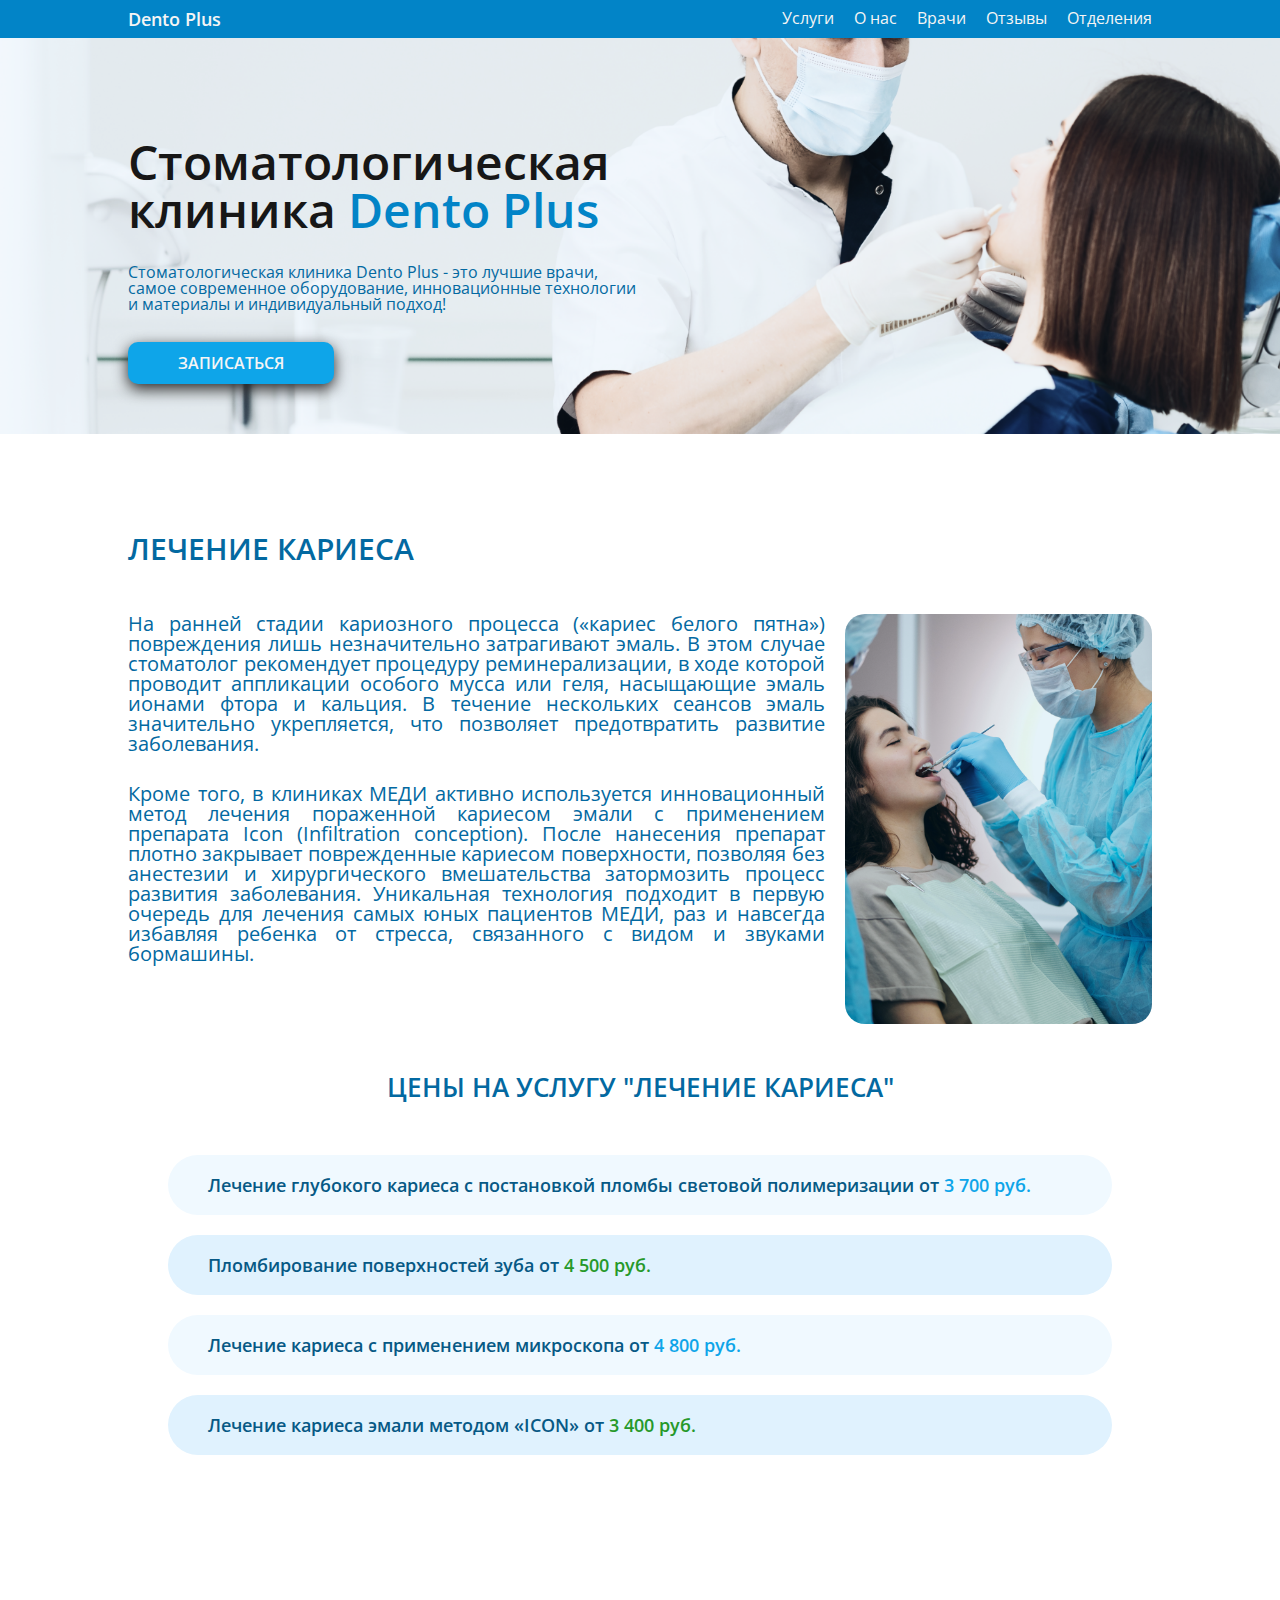
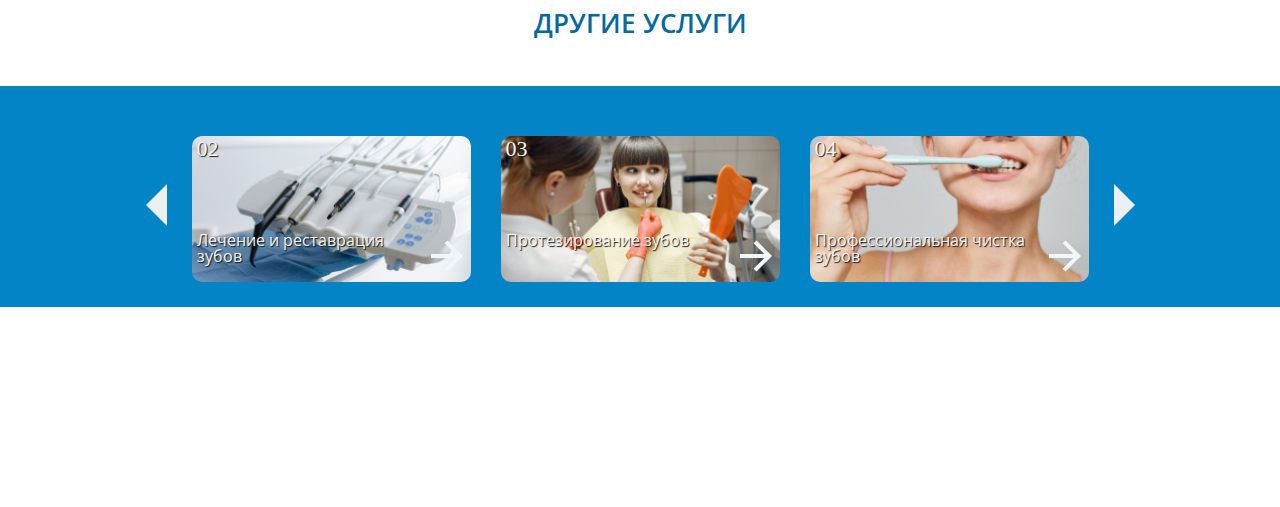
==== Caries.html @ bc380579 "добавлен раздел "другие услуги"" ====
<!DOCTYPE html>
<html>
    <head>
        <meta charset="utf-8"/>
        <title>Лечение кариеса</title>
        <link rel="stylesheet" type="text/css" href="caries.css"/>
        <link rel="stylesheet" type="text/css" href="reset.css"/>
        <link rel="preconnect" href="https://fonts.googleapis.com">
        <link rel="preconnect" href="https://fonts.gstatic.com" crossorigin>
        <link href="https://fonts.googleapis.com/css2?family=Open+Sans:ital,wght@0,300;0,400;0,500;0,700;1,300;1,500&display=swap" rel="stylesheet">

    </head>
    <body>
        <header>
            <div class="head-line">
                <div class="content">
                    <div class="head-line__items">
                        <div class="dentoplus">Dento Plus</div>
                    <div class="head-line__navigation">
                        <div class="head-line__navigation_item">Услуги</div>
                        <div class="head-line__navigation_item">О нас</div>
                        <div class="head-line__navigation_item">Врачи</div>
                        <div class="head-line__navigation_item">Отзывы</div>
                        <div class="head-line__navigation_item">Отделения</div>

                    </div>
                    </div>

                </div>
            </div>
            <div class="head-image">
                <div class="content">
                    <div class="headtext-container">
                        <div class="headtext-container__title">Стоматологическая клиника <span class="headtext-container__titledento">Dento Plus</span></div>
                        <div class="headtext-container__text">Стоматологическая клиника Dentо Plus - это лучшие врачи, 
                            самое современное оборудование, инновационные технологии и материалы и индивидуальный подход!
                        </div>
                        <div class="headtext-container__button"><button>ЗАПИСАТЬСЯ</button></div>
    
                    </div>

                </div>
                
            </div>
        </header>
        <main>
            <div class="content caries-content">
                <div class="title caries-title">ЛЕЧЕНИЕ КАРИЕСА</div>
                <div class="caries-container">
                    <div class="caries-container__text">
                        <p align="justify">На ранней стадии кариозного процесса («кариес белого пятна») повреждения лишь незначительно затрагивают эмаль. 
                            В этом случае стоматолог рекомендует процедуру реминерализации, в ходе которой проводит аппликации особого мусса или геля, 
                            насыщающие эмаль ионами фтора и кальция. В течение нескольких сеансов эмаль значительно укрепляется, что позволяет 
                            предотвратить развитие заболевания.
                        </p>
                        <p align="justify">Кроме того, в клиниках МЕДИ активно используется инновационный метод лечения 
                           пораженной кариесом эмали с применением препарата Icon (Infiltration conception). После нанесения препарат плотно закрывает поврежденные кариесом поверхности, позволяя без анестезии и хирургического вмешательства затормозить процесс развития заболевания. Уникальная технология подходит в первую очередь 
                           для лечения самых юных пациентов МЕДИ, раз и навсегда избавляя ребенка от стресса, связанного с видом и звуками бормашины.
                        </p>
                    </div>
                    <img class="caries-container__image" src="dentoplus-images/patient.png" alt=""/>
                </div>
            </div>
            <div class="content content-price">
                <div class="title" align="center">ЦЕНЫ НА УСЛУГУ "ЛЕЧЕНИЕ КАРИЕСА"</div>
                <div class="price-container">
                    <div class="price-container__item price-container__item1" align="left">Лечение глубокого кариеса с постановкой пломбы световой полимеризации от <span class="span1">3 700 руб.</span></div>
                    <div class="price-container__item price-container__item2" align="left">Пломбирование поверхностей зуба от<span class="span2"> 4 500 руб.</span></div>
                    <div class="price-container__item price-container__item1" align="left">Лечение кариеса с применением микроскопа от <span class="span1">4 800 руб.</span></div>
                    <div class="price-container__item price-container__item2" align="left">Лечение кариеса эмали методом «ICON» от <span class="span2">3 400 руб.</span></div>
                </div>
            </div>
            <div class="content">
                <div class="title service-title" align="center">ДРУГИЕ УСЛУГИ</div>
            </div>
                <div class="service-area">
                    <div class="content service-content">
                        <div class="arrow-icon">
                            <img src="dentoplus-images/arrow_left_icon.png" alt=""/>
                        </div>
                        <div class="service-container__items">
                            <div class="service-container__item service02">
                               <div class="service-container__item_number">02</div>
                               <div class="service-container_item__mini">
                                  <div class="service-container__item_name">Лечение и реставрация зубов</div>
                                  <div class="arrow-right"> <img src="dentoplus-images/arrow_right_line_icon.png" alt=""/></div>
                                </div>
                            </div>
                            <div class="service-container__item service03">
                                <div class="service-container__item_number">03</div>
                                <div class="service-container_item__mini">
                                    <div class="service-container__item_name">Протезирование зубов</div>
                                    <div class="arrow-right"> <img src="dentoplus-images/arrow_right_line_icon.png" alt=""/></div>
                                </div>
                            </div>
                            <div class="service-container__item service04">
                                <div class="service-container__item_number">04</div>
                                <div class="service-container_item__mini">
                                    <div class="service-container__item_name">Профессиональная чистка зубов</div>
                                     <div class="arrow-right"> <img src="dentoplus-images/arrow_right_line_icon.png" alt=""/></div>
                                </div>
                                
                            </div>
                        </div>
                        <div class="arrow-icon">
                            <img src="dentoplus-images/arrow_icontoright.png" alt=""/>
                        </div>
                    </div>
                    
                </div>
        </main>


    </body>
</html>
---- caries.css ----
*{
    font-family: 'Open Sans', sans-serif;
    box-sizing: border-box;
    --offset: 20px;
}
html{
    --primary-color1: #0ea5e9;
    --primary-color2:#f5f5f5;
    --primary-color3:#171717;
    --primary-color4:#262626;
    --primary-color5:#0284C7;
    --primary-color6:#0369a1;
    --primary-color7:#e5e5e5;
    --primary-color8:#a3a3a3;
    --primary-color9:#075985;
    --primary-color10:#0c4a6e;
    --primary-color11:#e0f2fe;
    --primary-color12: #f0f9ff;
    
}
.content{
    max-width: 1024px;
    margin: 0 auto;
    font-family: 'Open Sans', sans-serif;
    
}
.head-line{
    background-color: var(--primary-color5);
    padding: 10px 0px;
}
.head-line__items{
    display: flex;
    justify-content: space-between;
}
.head-line__navigation{
    display:flex;
    gap: 20px;
}
.head-line__navigation_item{
    color: var(--primary-color2);
    font-weight: 400;
    font-size: 16px;
}
.head-line__navigation_item:hover{
    color:var(--primary-color4);
    cursor: pointer;
}
.dentoplus{
    font-size: 18px;
    font-weight: 600;
    color:var(--primary-color2);

}
.head-image{
    background-image: url(dentoplus-images/hero.png);
    background-size: cover;
    padding-top: 100px;
    max-width: 100%;
}
.headtext-container{
    width: calc(100%/2);
    max-width: 100%;
    display: flex;
    flex-direction: column;
    gap: 30px;

}
.headtext-container__title{
    font-size: 48px;
    font-weight: 600;
    color: var(--primary-color3);
    max-width: 100%;

}
.headtext-container__titledento{
    color: var(--primary-color5);
}
.headtext-container__text{
    color:var(--primary-color6);
    font-size: 16px;
    box-sizing: border-box;
    max-width: 100%;
}
button{
    background-color: #0ea5e9;
    border-radius: 10px;
    color: var(--primary-color2);
    font-size: 16px;
    font-weight: 600;
    border: none;
    padding: 10px 50px;
    box-shadow:0px 5px 15px var(--primary-color4);
}
button:hover{
    background-color: var(--primary-color6);
    cursor: pointer;
    transition: 500ms;
}
.headtext-container__button{
    padding-bottom: 50px;
}
.title{
    color: var(--primary-color6);
    width: 100%;
    font-weight: 600;
    font-size: 26px;
    margin: 50px 0px;
}
.caries-title{
    font-size: 30px;
}
.caries-content{
    padding-top: 50px;
}
.caries-container{
    display:flex;
    gap:20px;

}
.caries-container__text{
    display:flex;
    flex-direction: column;
    align-items:center;
    font-size: 20px;
    color: var(--primary-color6);
    gap:30px;

}
.caries-container__image{
    border-radius: 20px;
    width: 30%;
}
.price-container{
    display: flex;
    flex-direction: column;
    gap:10px;
    font-size: 18px;
    color: var(--primary-color9);
    font-weight: 600;
}
.price-container__item{
    border-radius: 30px;
    padding: 10px 40px;
    margin: 5px 40px;
    height: 60px;
    display: flex;
    align-items: center;
    gap: 5px;
;
}
.price-container__item1{
    background-color:var(--primary-color12);
}
.price-container__item2{
    background-color: var(--primary-color11);
    
}
.span1{
    color:var(--primary-color1);
}
.span2{
    color: #26992A;
}
.service-area{
    background-color: var(--primary-color5);
    padding-top: 50px;
    padding-bottom: 25px;
    display: flex;
    margin-top: 50px;
    margin-bottom: 200px;
}
.service-content{
    display: flex;
    gap: 10px;

}
.service-title{
    margin-top: 150px;
}
.service-container__items{
    display: flex;
    gap: 30px;
    
}
.service-container__item{
    display: flex;
    flex-direction: column;
    gap:70px;
    border-radius: 10px;
    background-size: cover;
    background-position: center;
    flex-grow: 1;
    flex-basis: 0;
    
    
}
.service02{
    background-image: url(dentoplus-images/service-3.png);
}
.service03{
    background-image: url(dentoplus-images/service-2.png);
}
.service04{
    background-image: url(dentoplus-images/service-1.png);
}
.service-container__item_number{
    font-size: 22px;
    color: var(--primary-color2);
    font-family: 'Times New Roman', Times, serif;
    margin: 2px 5px;
    text-shadow:  1px 1px 1px #171717;
}
.service-container__item_name{
    color:var(--primary-color2);
    text-shadow: 1px 1px 1px   #171717;
    margin-left: 5px;
}
.service-container_item__mini{
    display: flex;
    justify-content: space-between;
    
}
.arrow-icon{
    margin-top: 45px;
}
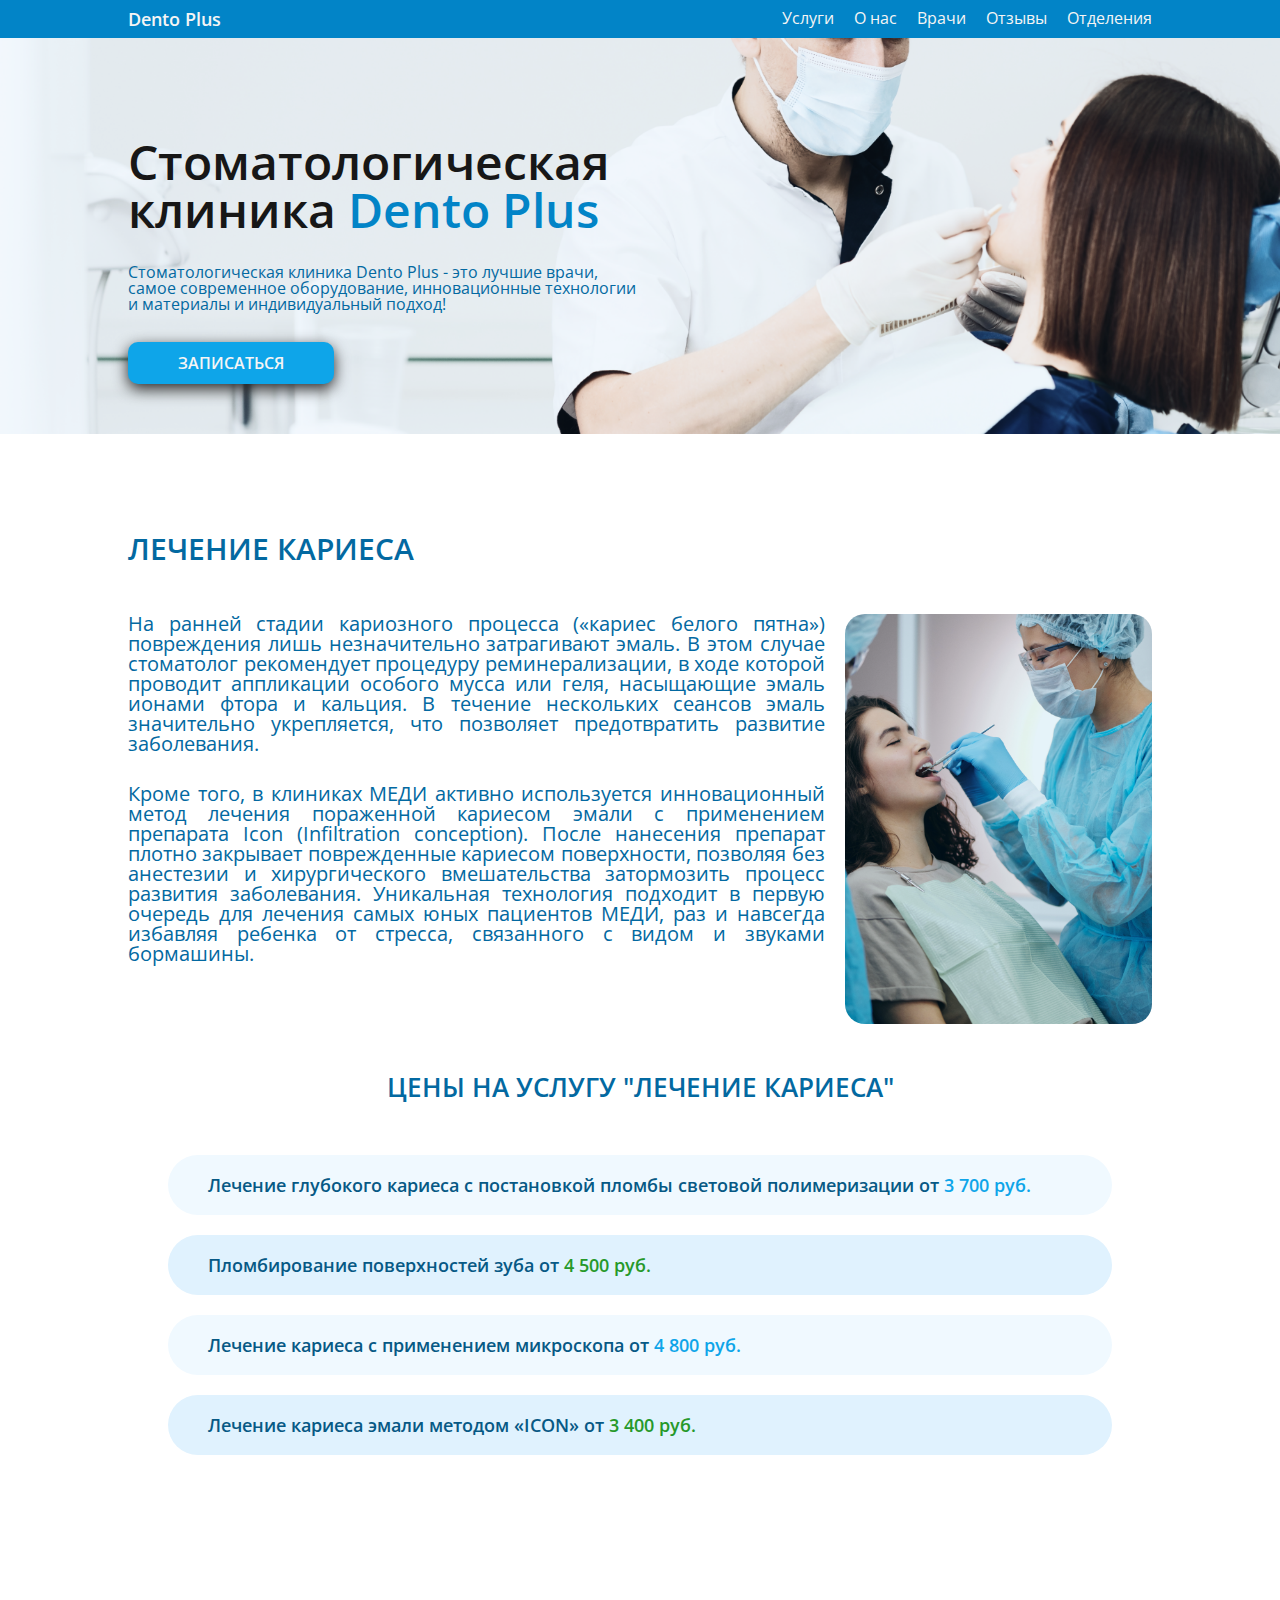
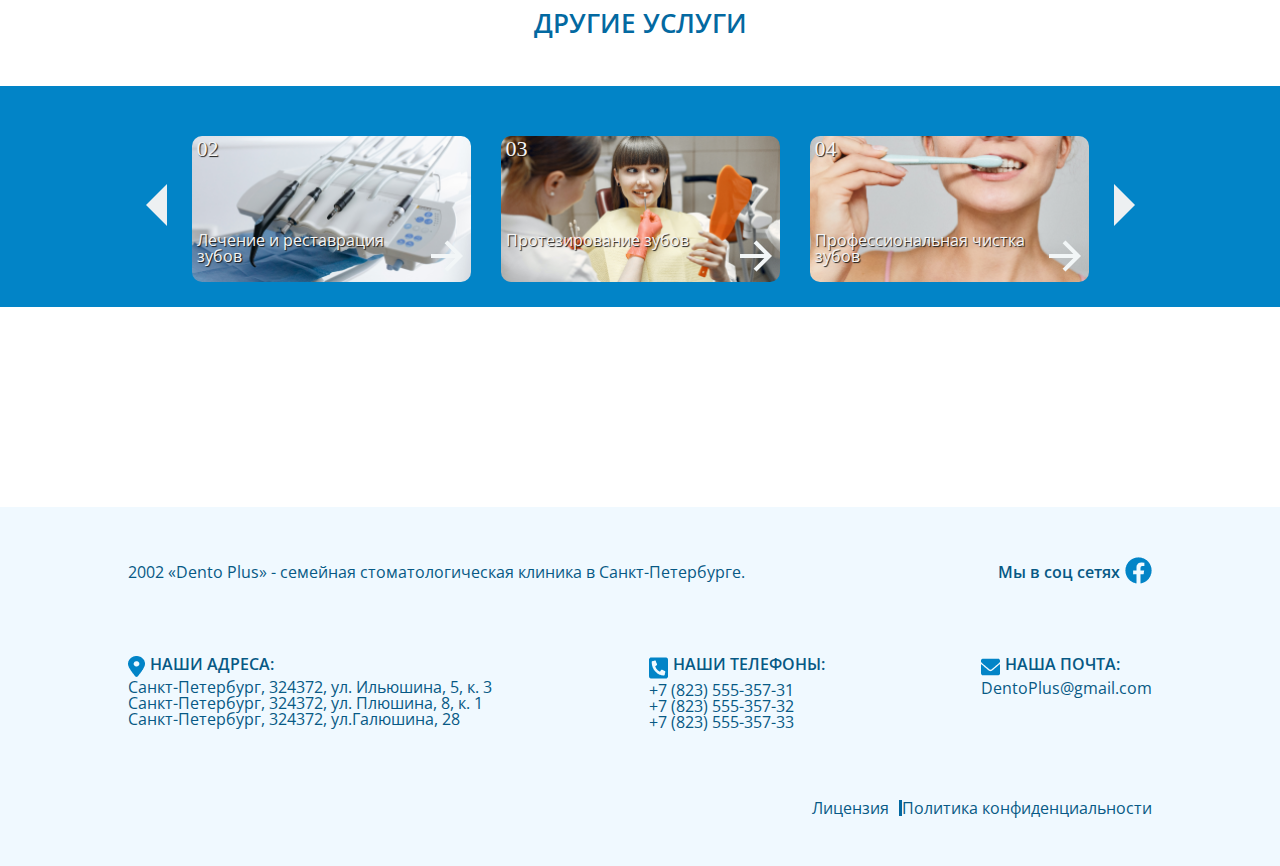
==== commit f9ac4a50: "добавлен    <footer>" ====
--- a/Caries.html
+++ b/Caries.html
@@ -109,6 +109,50 @@
                     
                 </div>
         </main>
+        <footer>
+            <div class="content footer-content">
+                <div class="footer__firsrow">
+                    <div class="footer__firstrow_text">2002 «Dentо Plus» - семейная стоматологическая  клиника в Санкт-Петербурге. </div>
+                    <div class="footer__firstrow_social">
+                        <div class="footer__firstrow_social-text">Мы в соц сетях</div>
+                        <div class="footer__firstrow_social-icon"><img src="dentoplus-images/facebook-icon.png" alt=""/></div>
+                    </div>
+                </div>
+                <div class="footer__secondrow">
+                    <div class="footer__secondrow_adress">
+                        <div class="footer__secondrow_title">
+                            <div><img src="dentoplus-images/location-icon.png" alt=""/></div>
+                            <p>НАШИ АДРЕСА:</p>
+                        </div>
+                        <p>Санкт-Петербург, 324372, ул. Ильюшина, 5, к. 3</p>
+                        <p>Санкт-Петербург, 324372, ул. Плюшина, 8, к. 1</p>
+                        <p>Санкт-Петербург, 324372, ул.Галюшина, 28</p>
+                    </div>
+                    <div class="footer__secondrow_phones">
+                            <div class="footer__secondrow_title">
+                                <div> <img src="dentoplus-images/phone-icon.png" alt=""/></div>
+                                <p>НАШИ ТЕЛЕФОНЫ:</p>
+                            </div>
+                            <p>+7 (823) 555-357-31</p>
+                            <p>+7 (823) 555-357-32</p>
+                            <p>+7 (823) 555-357-33</p>
+                                       
+                    </div>
+                    <div class="footer__secondrow_email">
+                        <div class="footer__secondrow_title">
+                            <div> <img src="dentoplus-images/email-icon.png" alt=""/></div>
+                            <p>НАША ПОЧТА:</p>
+                        </div>
+                        <p>DentoPlus@gmail.com</p>
+                    </div>
+                </div>
+                <div class="footer__thirdrow">
+                    <div class="footer__thirdrow_license">Лицензия</div>
+                    <div class="footer__thirdrow_politic">Политика конфиденциальности</div>
+                </div>
+            </div>
+            
+        </footer>
 
 
     </body>
--- a/caries.css
+++ b/caries.css
@@ -223,3 +223,44 @@
 .arrow-icon{
     margin-top: 45px;
 }
+footer{
+    background-color: #F0F9FF;
+    color:var(--primary-color9);
+}
+.footer-content{
+    display: flex;
+    flex-direction: column;
+    padding: 50px 0px;
+    gap: 20px;
+}
+.footer__firsrow{
+    display:flex;
+    flex-direction: row;
+    justify-content: space-between;
+    align-items: center;
+}
+.footer__firstrow_social{
+    display:flex;
+    align-items: center;
+    font-weight: 600;
+    gap: 5px;
+
+}
+.footer__secondrow{
+    display: flex;
+    justify-content: space-between;
+    margin: 50px 0px;
+}
+.footer__secondrow_title{
+    display: flex;
+    font-weight: 600;
+    gap: 5px;
+}
+.footer__thirdrow{
+    display: flex;
+    gap: 10px;
+    justify-content: right;
+}
+.footer__thirdrow_politic{
+    border-left: 3px solid var(--primary-color6);
+}
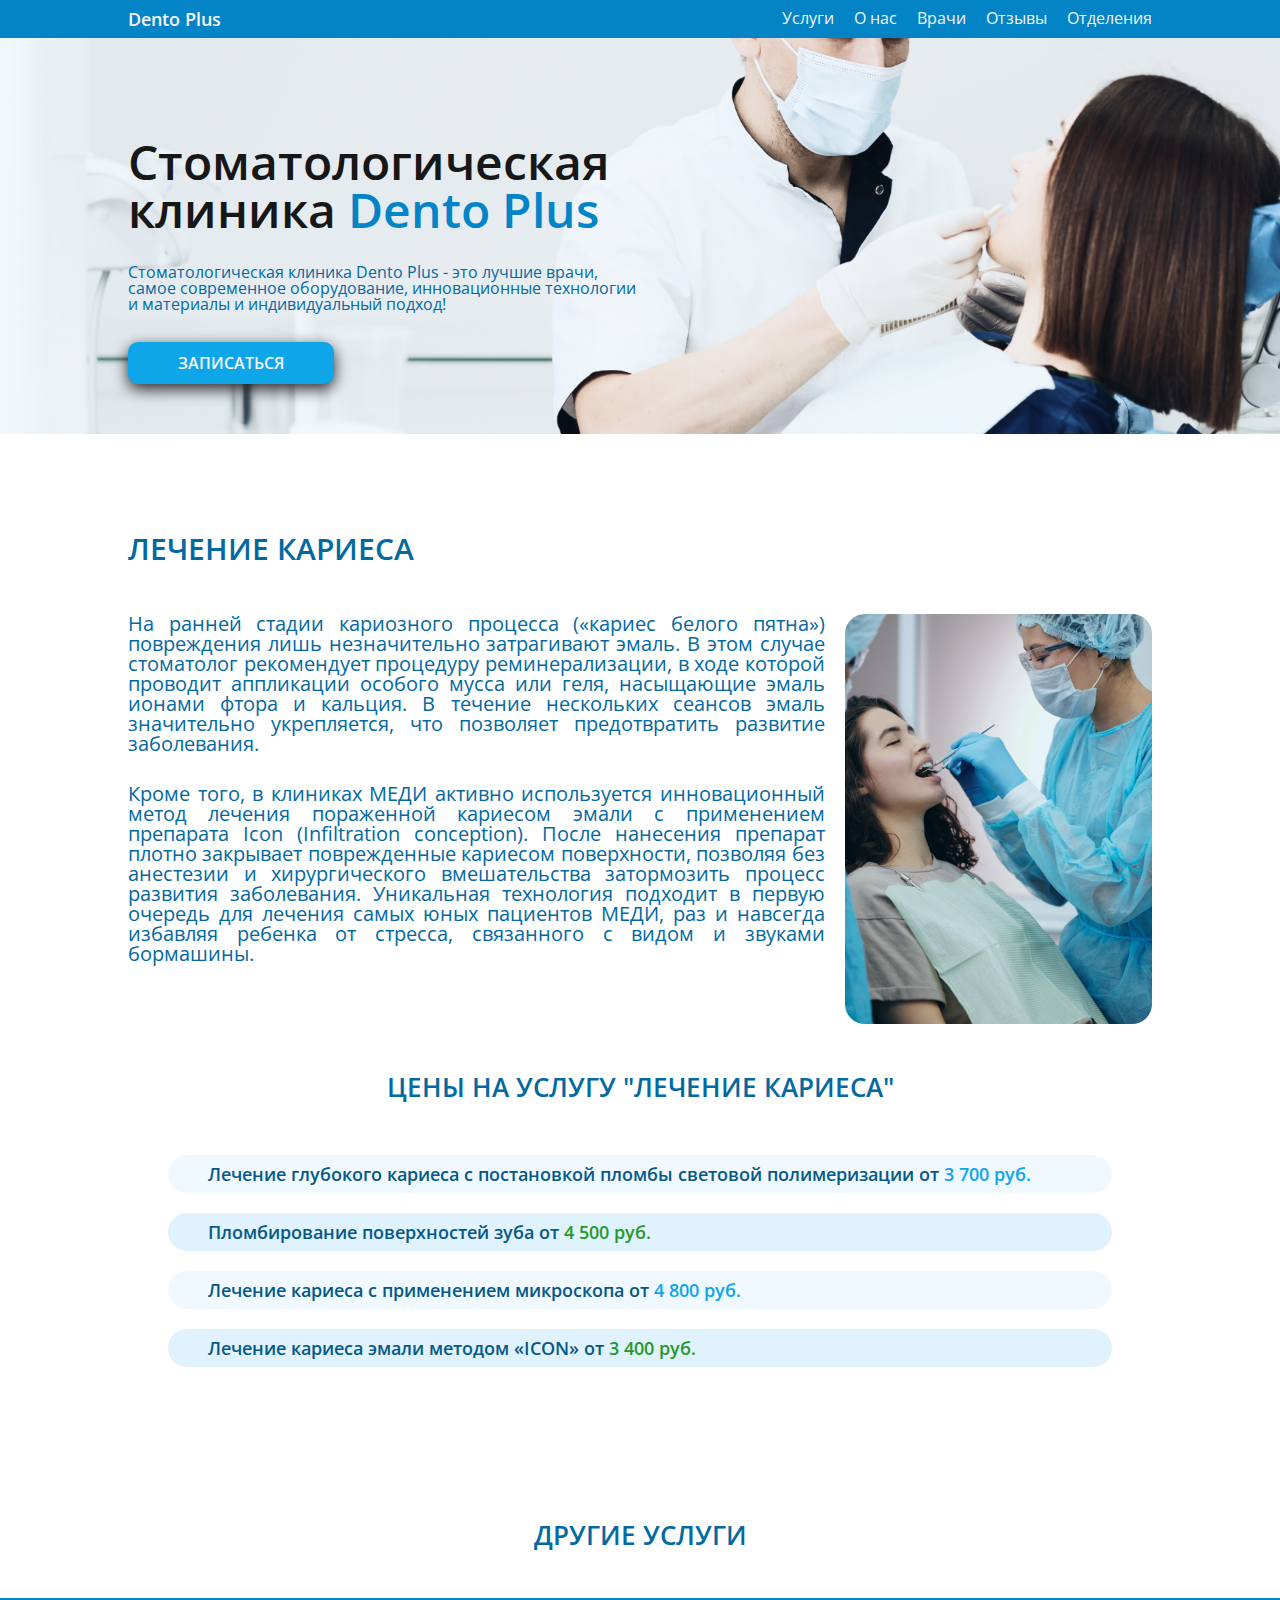
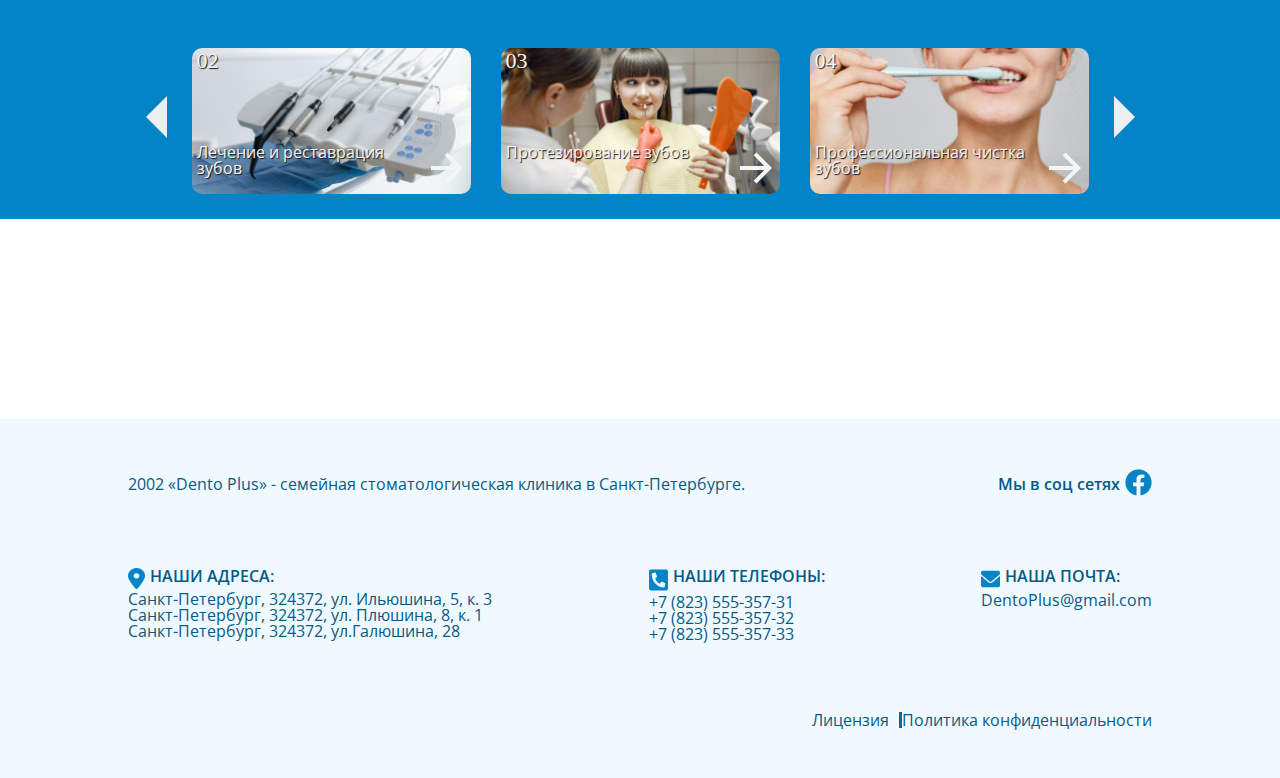
==== commit 41b02366: "добавлены медиа запросы" ====
--- a/Caries.html
+++ b/Caries.html
@@ -2,6 +2,7 @@
 <html>
     <head>
         <meta charset="utf-8"/>
+        <meta content="width=device-width, initial-scale=1.0" name="viewport">
         <title>Лечение кариеса</title>
         <link rel="stylesheet" type="text/css" href="caries.css"/>
         <link rel="stylesheet" type="text/css" href="reset.css"/>
--- a/caries.css
+++ b/caries.css
@@ -142,7 +142,6 @@
     border-radius: 30px;
     padding: 10px 40px;
     margin: 5px 40px;
-    height: 60px;
     display: flex;
     align-items: center;
     gap: 5px;
@@ -264,3 +263,92 @@
 .footer__thirdrow_politic{
     border-left: 3px solid var(--primary-color6);
 }
+@media(max-width:1024px){
+    .head-image{
+        background-position: center;
+        background-size: cover;
+    }
+    .content{
+        margin:0 10px;
+    }
+    .price-container__item{
+        flex-wrap: wrap;
+    }
+}
+@media(max-width:768px){
+    .head-line__items{
+        flex-direction: column;
+    }
+    .head-line__navigation{
+        justify-content: center;
+        max-width: 100%;
+    }
+    .headtext-container{
+        justify-content: center;
+    }
+    .caries-container{
+        margin-bottom: 100px;
+    }
+    .caries-container__text{
+        width: calc(100%/2);
+    }
+    .caries-container__image{
+        width: calc(100%/2);
+    }
+    .service-content{
+        justify-content: center;
+        align-items: center;
+    }
+    .price-container__item{
+        flex-wrap: wrap;
+        height: 100px;
+    }
+    .footer__secondrow{
+        gap:30px;
+    }
+
+}
+@media(max-width:600px){
+    .head-line__items{
+        flex-direction: column;
+    }
+    .headtext-container__title{
+        font-size: 36px;
+    }
+    .caries-container__image{
+        display: none;
+    }
+    .caries-container__text{
+        width: 100%;
+    }
+    .service-content{
+        flex-direction: column;
+        justify-content: center;
+        align-items: center;
+        margin-left: 50px;
+    }
+    .service-container__items{
+        height: 200px;
+        flex-direction: column;
+        overflow: scroll;
+    }
+    .service-area{
+        margin-bottom: 50px;
+    }
+    .arrow-icon{
+        display: none;
+    }
+    .price-container__item{
+        flex-wrap: wrap;
+        height: 150px;
+    }
+    .footer__firsrow{
+        flex-wrap: wrap;
+        max-width: 100%;
+        gap:10px;
+    }
+    .footer__secondrow{
+        flex-direction: column;
+        gap:30px;
+    }
+}
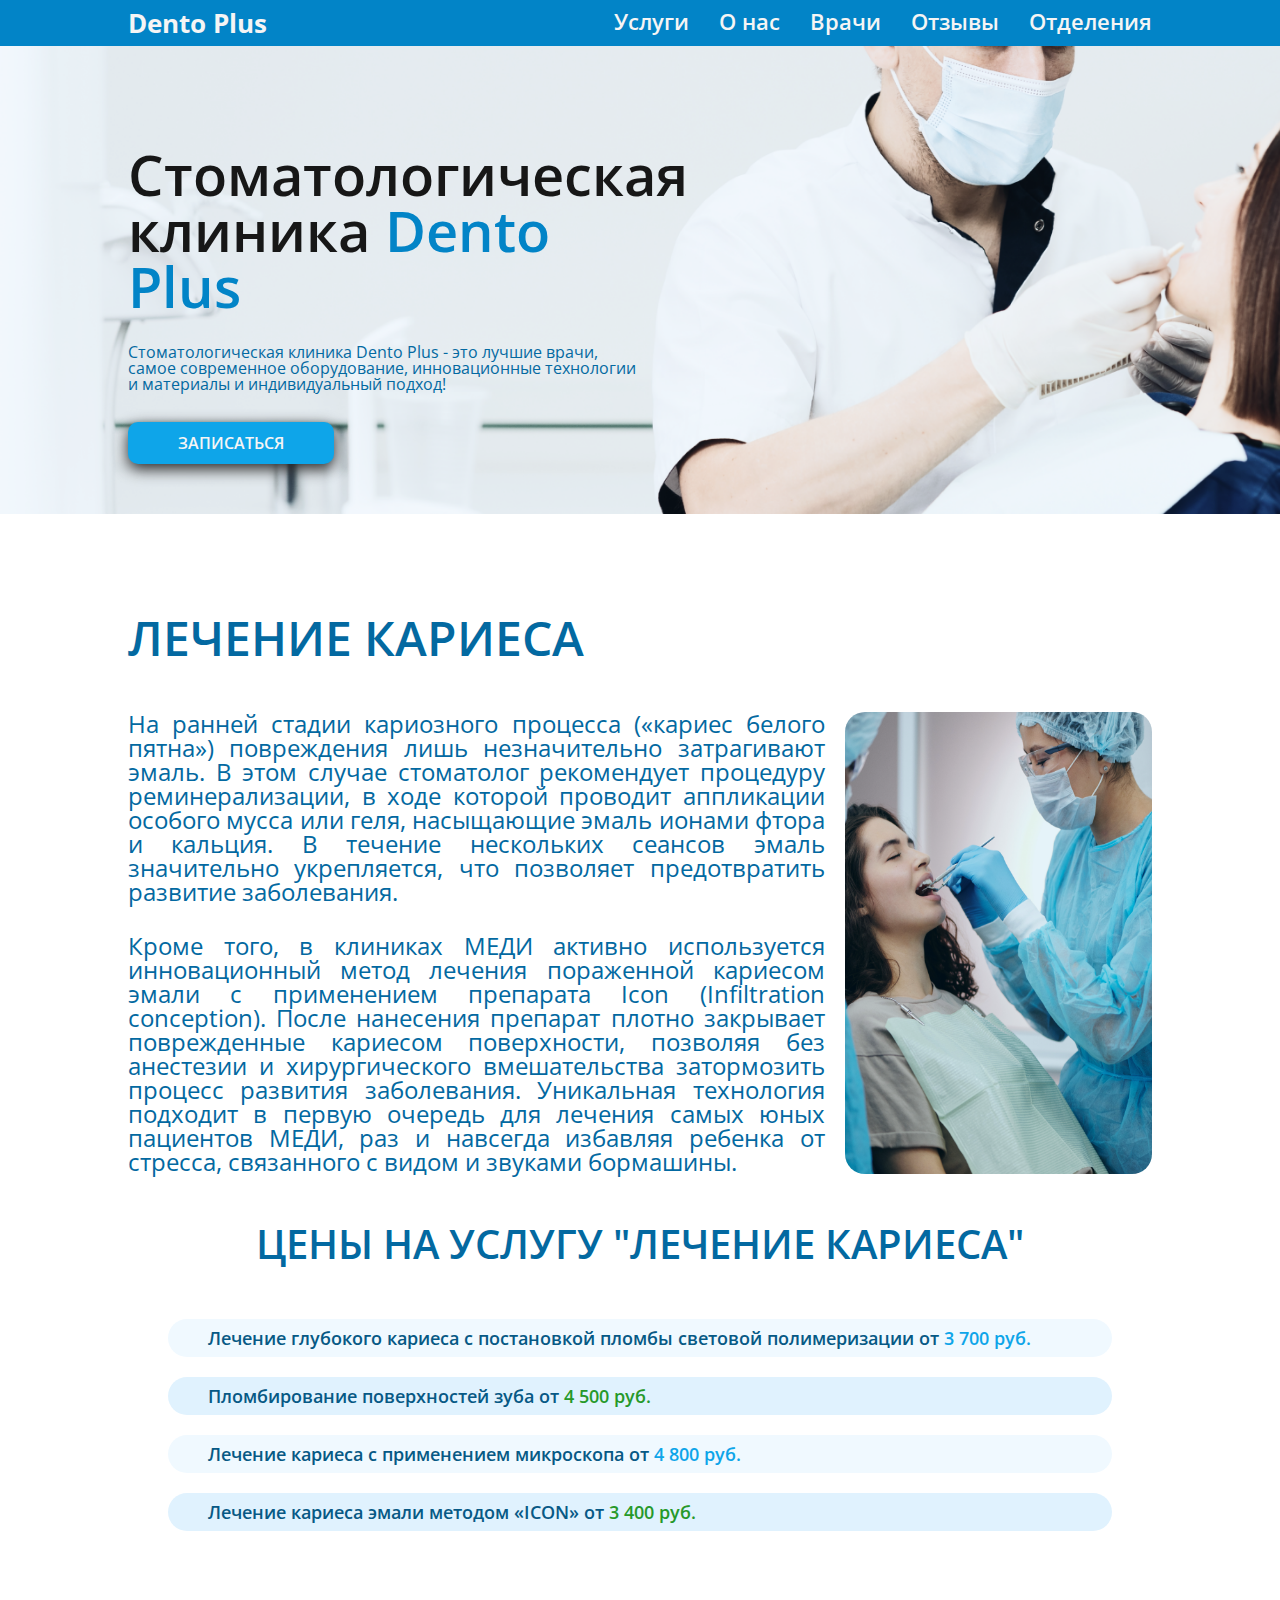
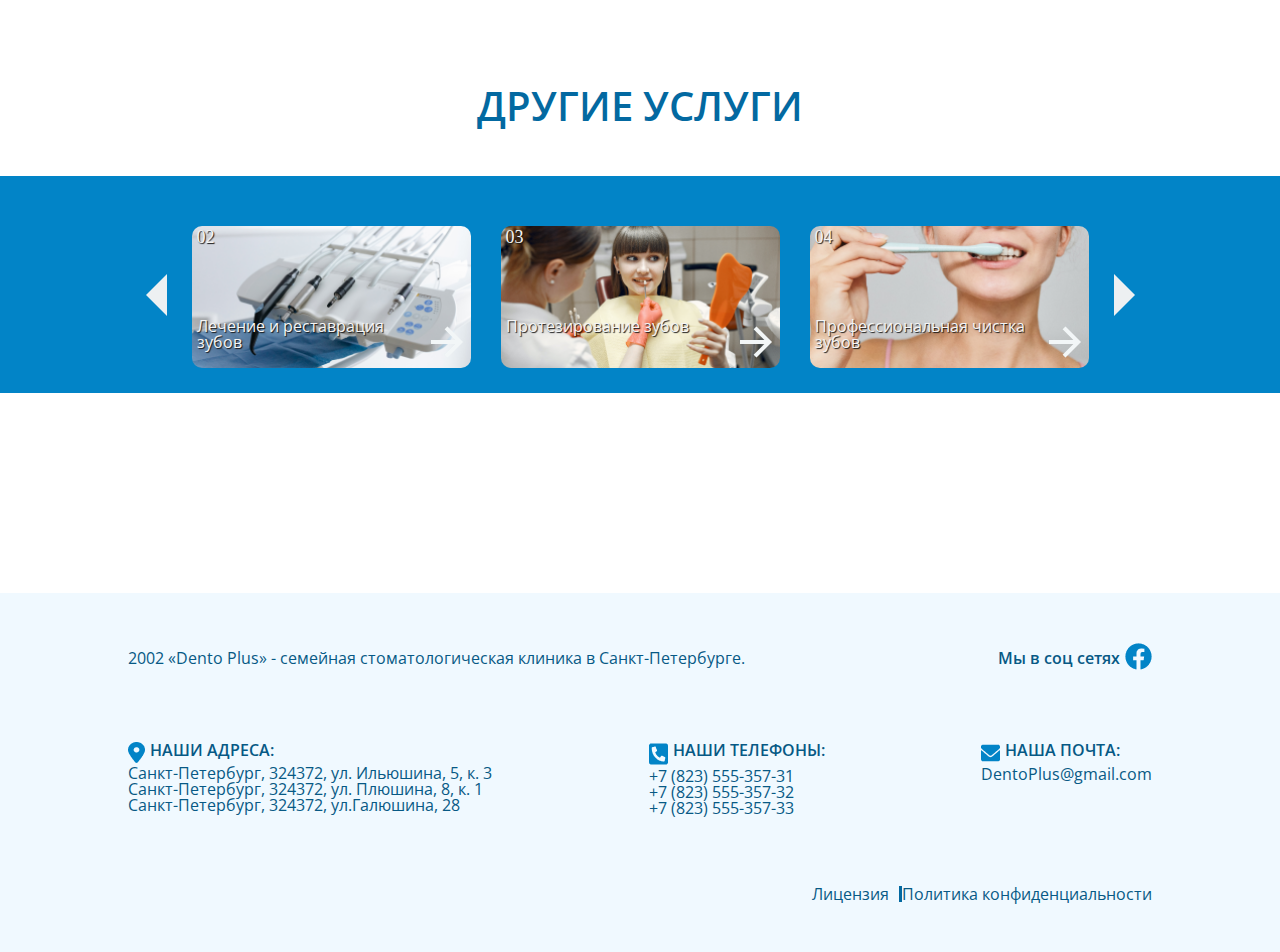
==== commit ab9b78e3: "добавлены ссылки для caries.html" ====
--- a/Caries.html
+++ b/Caries.html
@@ -18,11 +18,11 @@
                     <div class="head-line__items">
                         <div class="dentoplus">Dento Plus</div>
                     <div class="head-line__navigation">
-                        <div class="head-line__navigation_item">Услуги</div>
-                        <div class="head-line__navigation_item">О нас</div>
-                        <div class="head-line__navigation_item">Врачи</div>
-                        <div class="head-line__navigation_item">Отзывы</div>
-                        <div class="head-line__navigation_item">Отделения</div>
+                        <div class="head-line__navigation_item"><a class="link" href="#service">Услуги</a></div>
+                        <div class="head-line__navigation_item"><a class="link" href="http://127.0.0.1:5500/index.html#aboutclinic">О нас</a></div>
+                        <div class="head-line__navigation_item"><a class="link" href="http://127.0.0.1:5500/doctors.html">Врачи</a></div>
+                        <div class="head-line__navigation_item"><a class="link" href="http://127.0.0.1:5500/index.html#feedbacks">Отзывы</a></div>
+                        <div class="head-line__navigation_item"><a class="link" href="http://127.0.0.1:5500/index.html#branches">Отделения</a></div>
 
                     </div>
                     </div>
@@ -72,7 +72,7 @@
                 </div>
             </div>
             <div class="content">
-                <div class="title service-title" align="center">ДРУГИЕ УСЛУГИ</div>
+                <div class="title service-title" align="center" id="service">ДРУГИЕ УСЛУГИ</div>
             </div>
                 <div class="service-area">
                     <div class="content service-content">
@@ -116,7 +116,7 @@
                     <div class="footer__firstrow_text">2002 «Dentо Plus» - семейная стоматологическая  клиника в Санкт-Петербурге. </div>
                     <div class="footer__firstrow_social">
                         <div class="footer__firstrow_social-text">Мы в соц сетях</div>
-                        <div class="footer__firstrow_social-icon"><img src="dentoplus-images/facebook-icon.png" alt=""/></div>
+                        <div class="footer__firstrow_social-icon"><a href="https://www.facebook.com/"><img src="dentoplus-images/facebook-icon.png" alt=""/></a></div>
                     </div>
                 </div>
                 <div class="footer__secondrow">
--- a/caries.css
+++ b/caries.css
@@ -34,23 +34,34 @@
 }
 .head-line__navigation{
     display:flex;
-    gap: 20px;
+    gap: 30px;
 }
 .head-line__navigation_item{
     color: var(--primary-color2);
-    font-weight: 400;
-    font-size: 16px;
+    font-weight: 600;
+    font-size: 22px;
 }
 .head-line__navigation_item:hover{
     color:var(--primary-color4);
     cursor: pointer;
 }
 .dentoplus{
-    font-size: 18px;
-    font-weight: 600;
+    font-size: 26px;
+    font-weight: 700;
     color:var(--primary-color2);
 
 }
+.link{
+    color: var(--primary-color2);
+    text-decoration: none;
+}
+.link:hover{
+    color: var(--primary-color8);
+}
+.link:visited{
+    color: var(--primary-color4);
+}
+
 .head-image{
     background-image: url(dentoplus-images/hero.png);
     background-size: cover;
@@ -66,7 +77,7 @@
 
 }
 .headtext-container__title{
-    font-size: 48px;
+    font-size: 56px;
     font-weight: 600;
     color: var(--primary-color3);
     max-width: 100%;
@@ -103,11 +114,11 @@
     color: var(--primary-color6);
     width: 100%;
     font-weight: 600;
-    font-size: 26px;
+    font-size: 40px;
     margin: 50px 0px;
 }
 .caries-title{
-    font-size: 30px;
+    font-size: 48px;
 }
 .caries-content{
     padding-top: 50px;
@@ -121,7 +132,7 @@
     display:flex;
     flex-direction: column;
     align-items:center;
-    font-size: 20px;
+    font-size: 24px;
     color: var(--primary-color6);
     gap:30px;
 
@@ -203,7 +214,7 @@
     background-image: url(dentoplus-images/service-1.png);
 }
 .service-container__item_number{
-    font-size: 22px;
+    font-size: 18px;
     color: var(--primary-color2);
     font-family: 'Times New Roman', Times, serif;
     margin: 2px 5px;
@@ -273,6 +284,7 @@
     }
     .price-container__item{
         flex-wrap: wrap;
+        height: 70px;
     }
 }
 @media(max-width:768px){
@@ -286,6 +298,9 @@
     .headtext-container{
         justify-content: center;
     }
+    .title{
+        font-size: 36px;
+    }
     .caries-container{
         margin-bottom: 100px;
     }
@@ -314,6 +329,9 @@
     }
     .headtext-container__title{
         font-size: 36px;
+    }
+    .title{
+        font-size: 32px;
     }
     .caries-container__image{
         display: none;
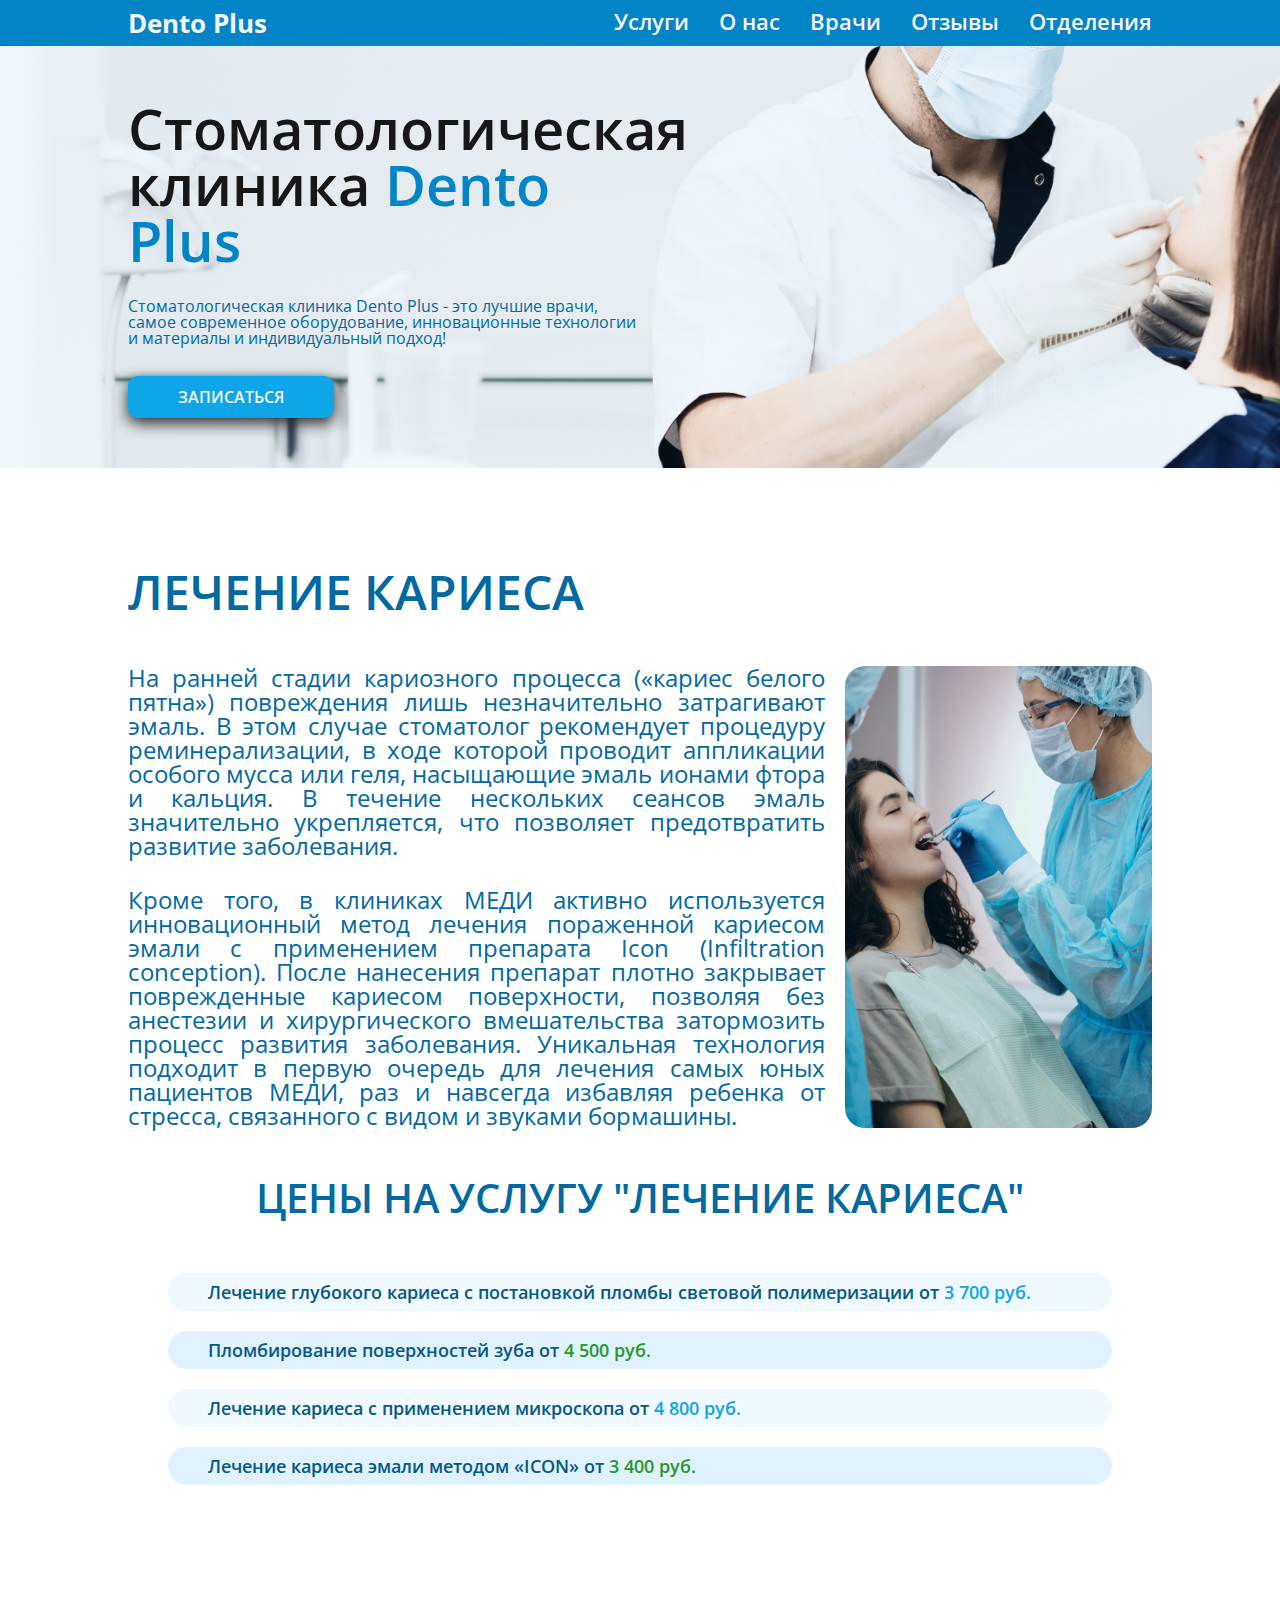
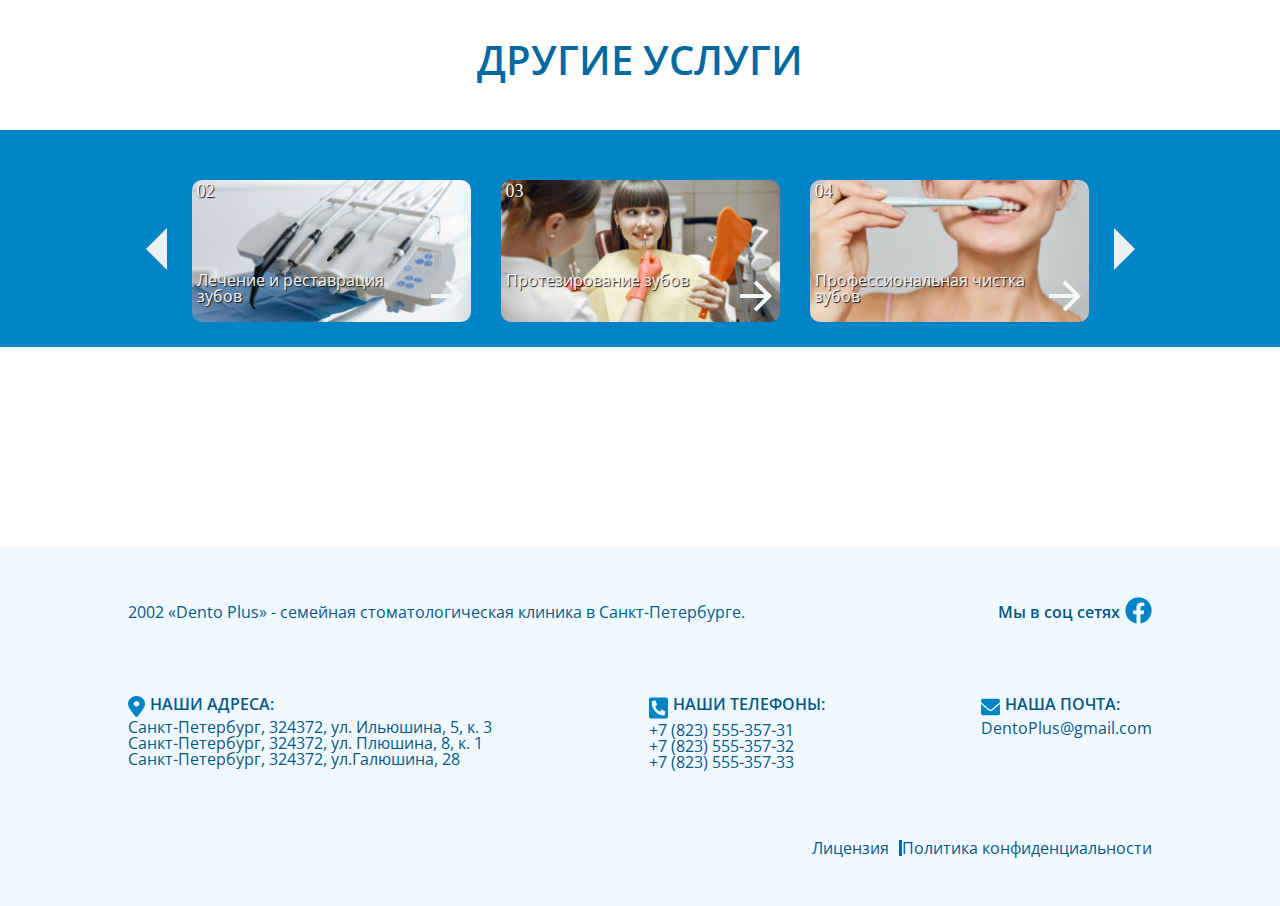
==== commit 12ea2131: "исправлены ссылки в head-line" ====
--- a/Caries.html
+++ b/Caries.html
@@ -18,11 +18,11 @@
                     <div class="head-line__items">
                         <div class="dentoplus">Dento Plus</div>
                     <div class="head-line__navigation">
-                        <div class="head-line__navigation_item"><a class="link" href="#service">Услуги</a></div>
-                        <div class="head-line__navigation_item"><a class="link" href="http://127.0.0.1:5500/index.html#aboutclinic">О нас</a></div>
-                        <div class="head-line__navigation_item"><a class="link" href="http://127.0.0.1:5500/doctors.html">Врачи</a></div>
-                        <div class="head-line__navigation_item"><a class="link" href="http://127.0.0.1:5500/index.html#feedbacks">Отзывы</a></div>
-                        <div class="head-line__navigation_item"><a class="link" href="http://127.0.0.1:5500/index.html#branches">Отделения</a></div>
+                        <div class="head-line__navigation_item"><a class="link" href="https://dentoplus-clinic.ru/#service">Услуги</a></div>
+                        <div class="head-line__navigation_item"><a class="link" href="https://dentoplus-clinic.ru/#aboutclinic">О нас</a></div>
+                        <div class="head-line__navigation_item"><a class="link" href="https://dentoplus-clinic.ru//#doctors.html">Врачи</a></div>
+                        <div class="head-line__navigation_item"><a class="link" href="https://dentoplus-clinic.ru/#feedbacks">Отзывы</a></div>
+                        <div class="head-line__navigation_item"><a class="link" href="https://dentoplus-clinic.ru/#branches">Отделения</a></div>
 
                     </div>
                     </div>
--- a/caries.css
+++ b/caries.css
@@ -27,6 +27,9 @@
 .head-line{
     background-color: var(--primary-color5);
     padding: 10px 0px;
+    position: fixed;
+    right: 0;
+    left: 0;
 }
 .head-line__items{
     display: flex;
@@ -59,7 +62,7 @@
     color: var(--primary-color8);
 }
 .link:visited{
-    color: var(--primary-color4);
+    color: var(--primary-color10);
 }
 
 .head-image{
@@ -306,6 +309,7 @@
     }
     .caries-container__text{
         width: calc(100%/2);
+        font-size: 18px;
     }
     .caries-container__image{
         width: calc(100%/2);
@@ -324,8 +328,18 @@
 
 }
 @media(max-width:600px){
+    .content{
+        margin: 0 20px;
+    }
     .head-line__items{
         flex-direction: column;
+        gap: 10px;
+    }
+    .head-line__navigation{
+        gap:10px;
+    }
+    .head-line__navigation_item{
+        font-size: 16px;
     }
     .headtext-container__title{
         font-size: 36px;
@@ -338,6 +352,7 @@
     }
     .caries-container__text{
         width: 100%;
+        font-size: 18px;
     }
     .service-content{
         flex-direction: column;
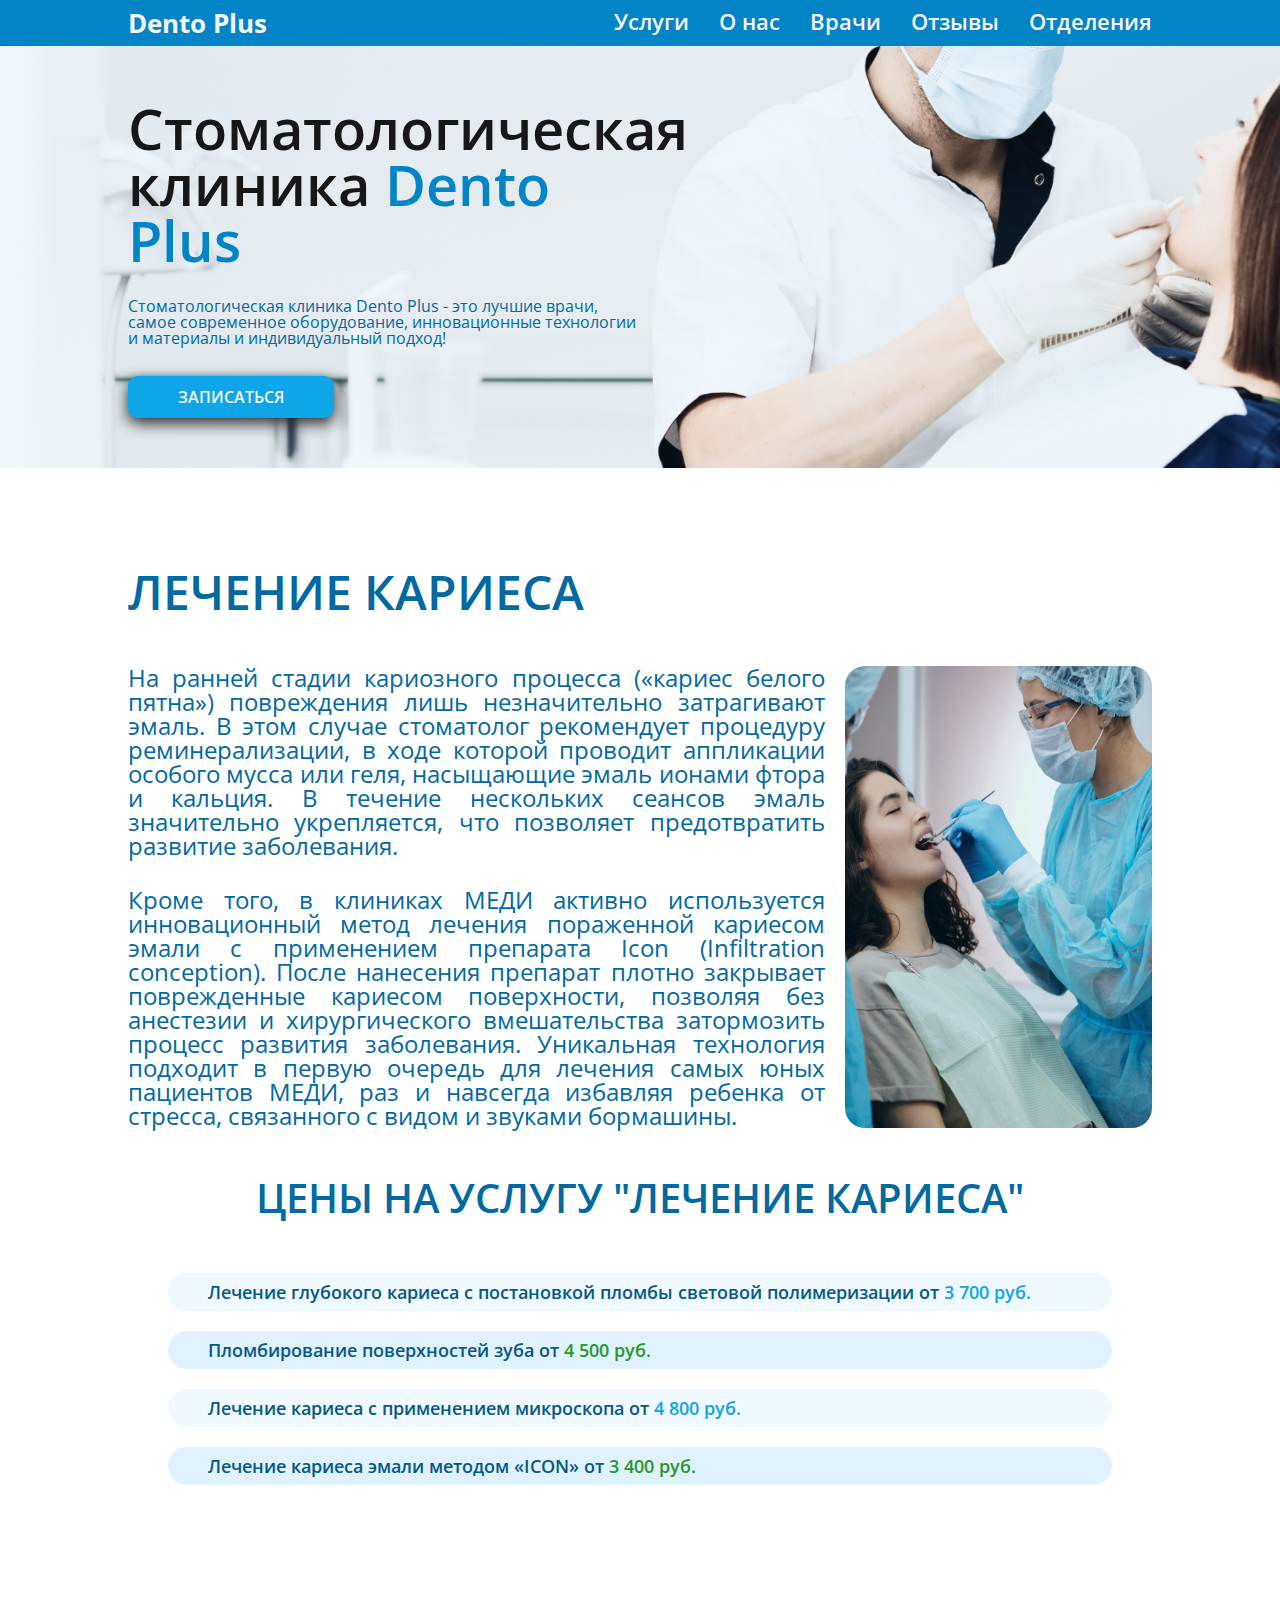
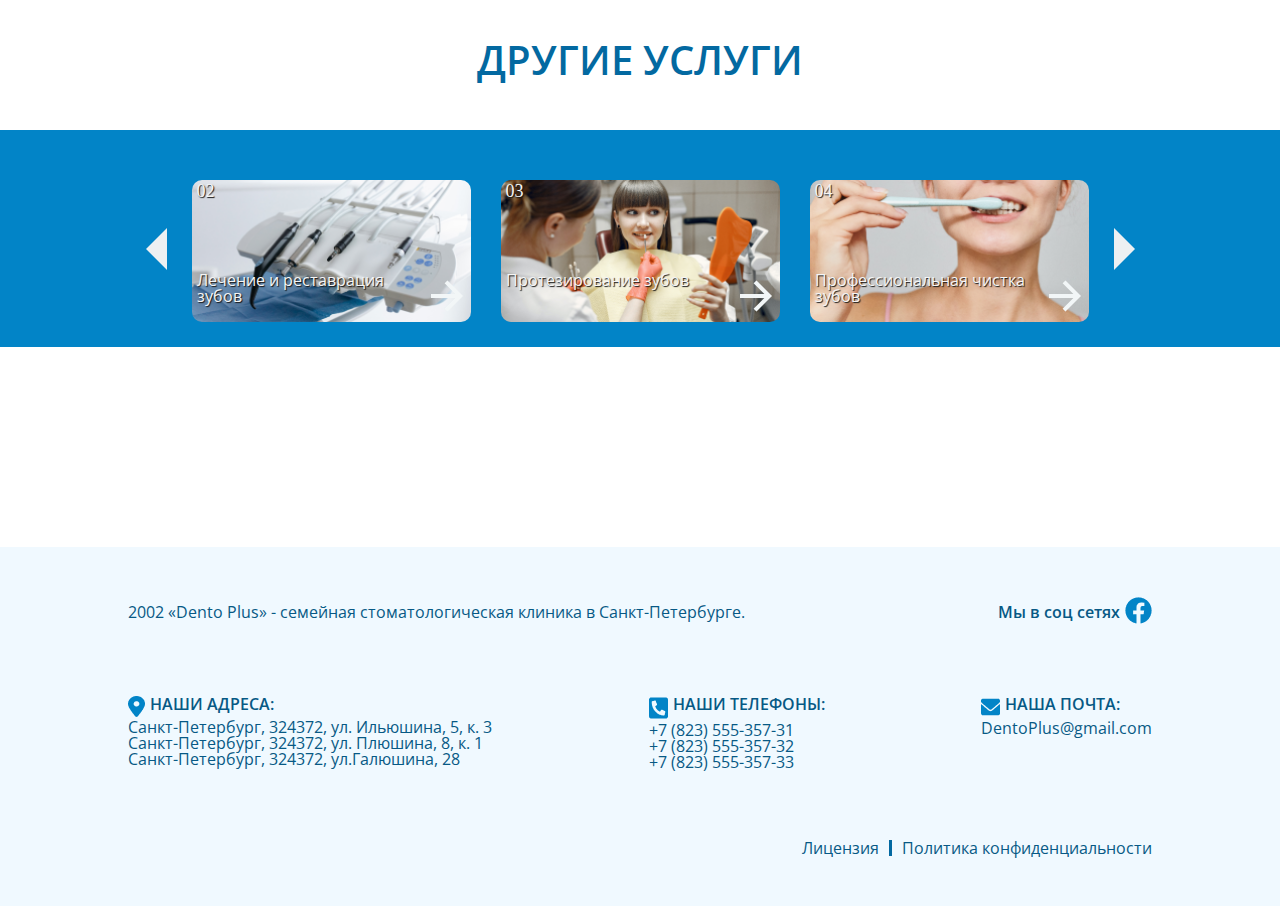
==== commit 26f8cbe3: "ссылки" ====
--- a/Caries.html
+++ b/Caries.html
@@ -16,7 +16,7 @@
             <div class="head-line">
                 <div class="content">
                     <div class="head-line__items">
-                        <div class="dentoplus">Dento Plus</div>
+                        <div class="dentoplus"><a class="link" href="https://dentoplus-clinic.ru/">Dento Plus</a></div>
                     <div class="head-line__navigation">
                         <div class="head-line__navigation_item"><a class="link" href="https://dentoplus-clinic.ru/#service">Услуги</a></div>
                         <div class="head-line__navigation_item"><a class="link" href="https://dentoplus-clinic.ru/#aboutclinic">О нас</a></div>
--- a/caries.css
+++ b/caries.css
@@ -61,9 +61,6 @@
 .link:hover{
     color: var(--primary-color8);
 }
-.link:visited{
-    color: var(--primary-color10);
-}
 
 .head-image{
     background-image: url(dentoplus-images/hero.png);
@@ -273,9 +270,11 @@
     display: flex;
     gap: 10px;
     justify-content: right;
+    padding-left: 10px;
 }
 .footer__thirdrow_politic{
     border-left: 3px solid var(--primary-color6);
+    padding-left: 10px;
 }
 @media(max-width:1024px){
     .head-image{
@@ -342,7 +341,7 @@
         font-size: 16px;
     }
     .headtext-container__title{
-        font-size: 36px;
+        font-size: 32px;
     }
     .title{
         font-size: 32px;
@@ -358,7 +357,7 @@
         flex-direction: column;
         justify-content: center;
         align-items: center;
-        margin-left: 50px;
+        margin:auto;
     }
     .service-container__items{
         height: 200px;
@@ -371,9 +370,14 @@
     .arrow-icon{
         display: none;
     }
+    .title{
+        font-size: 30px;
+    }
     .price-container__item{
         flex-wrap: wrap;
-        height: 150px;
+        height: 100%;
+        width: 100%;
+        margin: auto;
     }
     .footer__firsrow{
         flex-wrap: wrap;
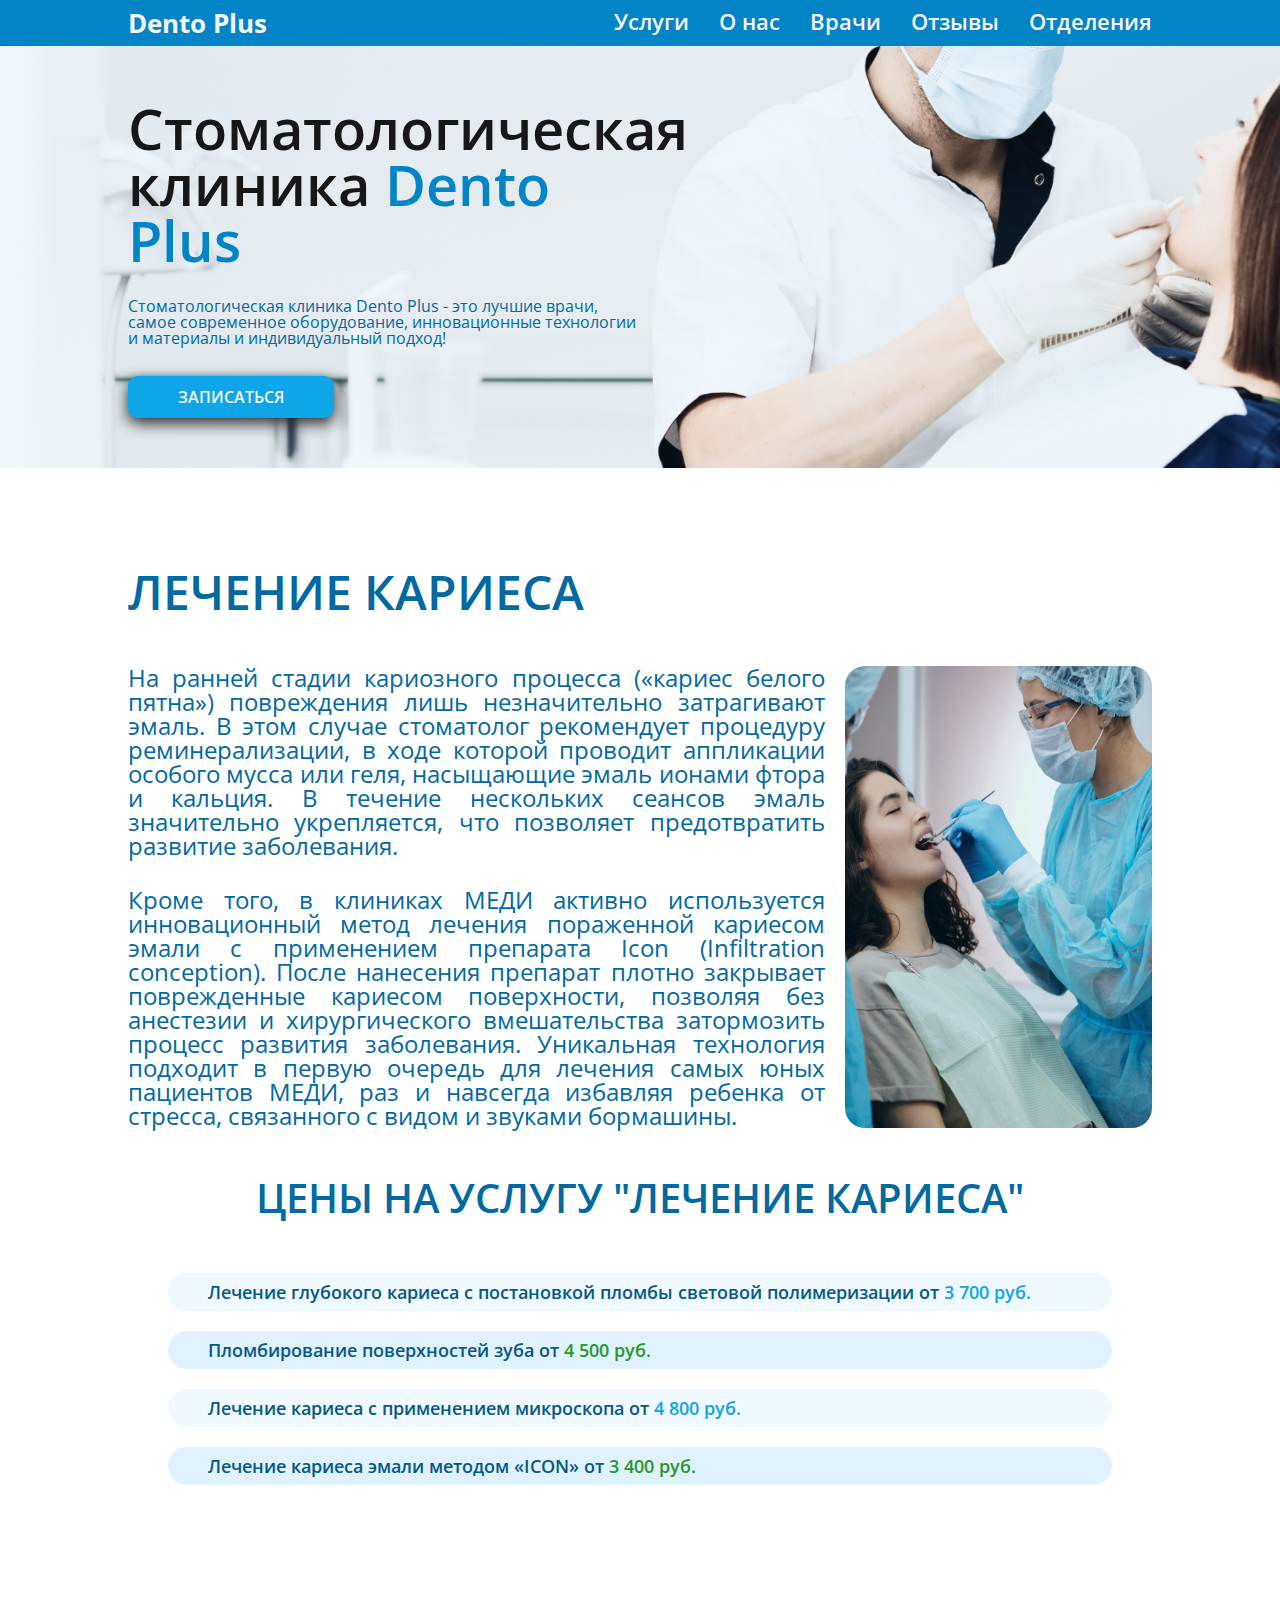
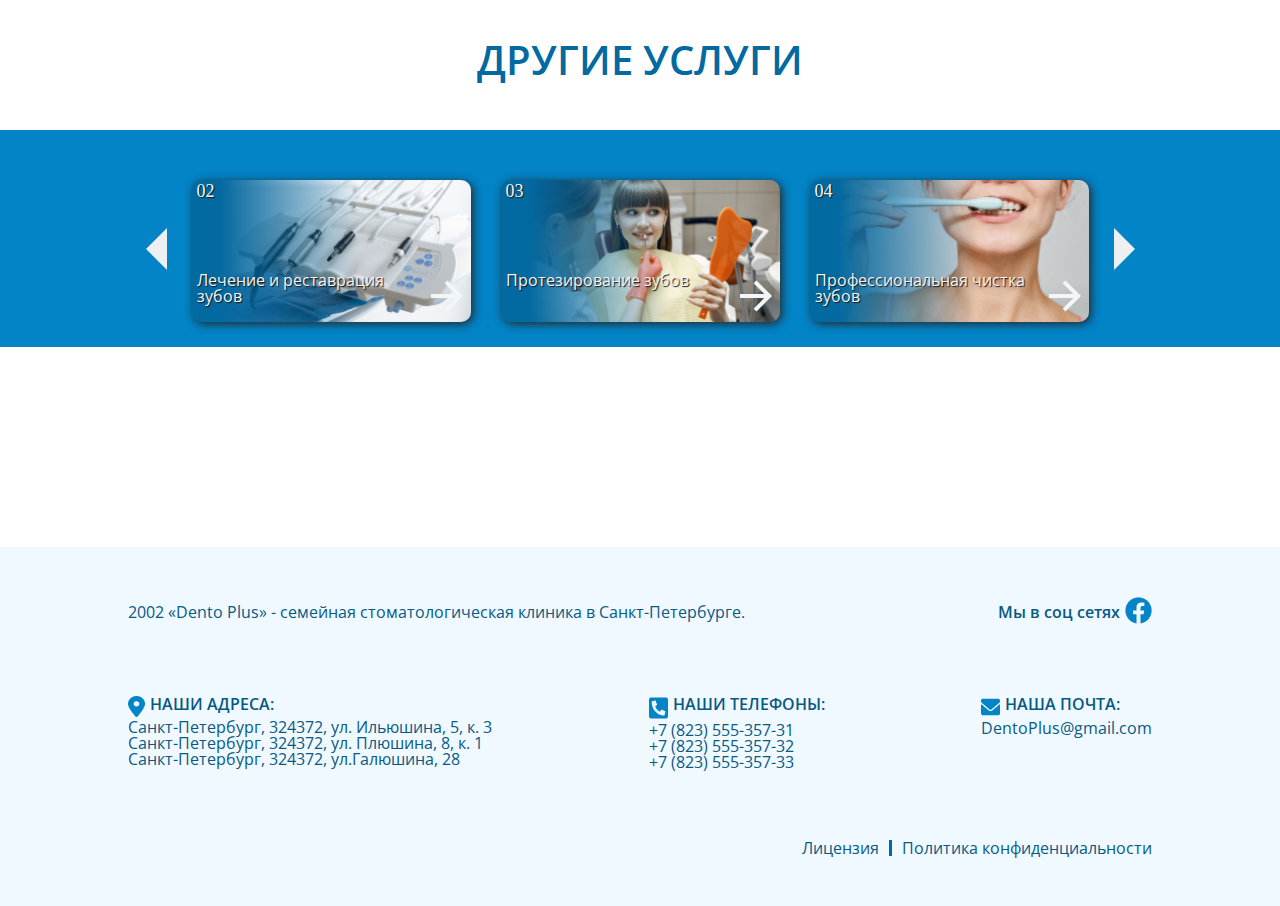
==== commit 9aa1d4cc: "add mobile menu for doctors.html and caries.html" ====
--- a/Caries.html
+++ b/Caries.html
@@ -17,14 +17,28 @@
                 <div class="content">
                     <div class="head-line__items">
                         <div class="dentoplus"><a class="link" href="https://dentoplus-clinic.ru/">Dento Plus</a></div>
-                    <div class="head-line__navigation">
-                        <div class="head-line__navigation_item"><a class="link" href="https://dentoplus-clinic.ru/#service">Услуги</a></div>
+                        <div class="dentoplus-menu__icon">
+                           <button onclick="addMenu()" class="dentoplus-menu__button" id="menuicon"><img src="dentoplus-images/326672_menu_icon.png" alt=""/></button>
+                        </div>
+                        <div class="dentoplus-menu__closeicon" id="closeicon">
+                            <button onclick="addMenu()" class="dentoplus-menu__button"><img src="dentoplus-images/3671740_close_icon.png" alt=""/></button>
+                        </div>
+                        <div class="head-line__navigation">
+                            <div class="head-line__navigation_item"><a class="link" href="https://dentoplus-clinic.ru/caries.html">Услуги</a></div>
+                            <div class="head-line__navigation_item"><a class="link" href="https://dentoplus-clinic.ru/#aboutclinic">О нас</a></div>
+                            <div class="head-line__navigation_item"><a class="link" href="https://dentoplus-clinic.ru//doctors.html">Врачи</a></div>
+                            <div class="head-line__navigation_item"><a class="link" href="https://dentoplus-clinic.ru/#feedbacks">Отзывы</a></div>
+                            <div class="head-line__navigation_item"><a class="link" href="https://dentoplus-clinic.ru/#branches">Отделения</a></div>
+    
+                        </div>
+                    </div>
+                    <div class="head-line__navigation_mobile" id="menu">
+                        <div class="head-line__navigation_item"><a class="link" href="https://dentoplus-clinic.ru/caries.html">Услуги</a></div>
                         <div class="head-line__navigation_item"><a class="link" href="https://dentoplus-clinic.ru/#aboutclinic">О нас</a></div>
-                        <div class="head-line__navigation_item"><a class="link" href="https://dentoplus-clinic.ru//#doctors.html">Врачи</a></div>
+                        <div class="head-line__navigation_item"><a class="link" href="https://dentoplus-clinic.ru//doctors.html">Врачи</a></div>
                         <div class="head-line__navigation_item"><a class="link" href="https://dentoplus-clinic.ru/#feedbacks">Отзывы</a></div>
                         <div class="head-line__navigation_item"><a class="link" href="https://dentoplus-clinic.ru/#branches">Отделения</a></div>
 
-                    </div>
                     </div>
 
                 </div>
@@ -155,6 +169,6 @@
             
         </footer>
 
-
+        <script src="script.js"></script>
     </body>
 </html>--- a/caries.css
+++ b/caries.css
@@ -39,6 +39,10 @@
     display:flex;
     gap: 30px;
 }
+.head-line__navigation_mobile{
+    display: none;
+}
+
 .head-line__navigation_item{
     color: var(--primary-color2);
     font-weight: 600;
@@ -53,6 +57,12 @@
     font-weight: 700;
     color:var(--primary-color2);
 
+}
+.dentoplus-menu__icon{
+    display: none;
+}
+.dentoplus-menu__closeicon{
+    display: none;
 }
 .link{
     color: var(--primary-color2);
@@ -91,6 +101,13 @@
     font-size: 16px;
     box-sizing: border-box;
     max-width: 100%;
+}
+.dentoplus-menu__button{
+    outline: none;
+    border:none;
+    border-radius: 0%;
+    background-color: var(--primary-color5);
+    box-shadow: none;
 }
 button{
     background-color: #0ea5e9;
@@ -197,21 +214,25 @@
     flex-direction: column;
     gap:70px;
     border-radius: 10px;
+    flex-grow: 1;
+    flex-basis: 0;
+    box-shadow: 2px 2px 10px var(--primary-color4);
+}
+.service02{
+    background-image: linear-gradient(to right, var(--primary-color6) 10%, transparent 60%), url(dentoplus-images/service-3.png);
     background-size: cover;
     background-position: center;
-    flex-grow: 1;
-    flex-basis: 0;
-    
-    
-}
-.service02{
-    background-image: url(dentoplus-images/service-3.png);
 }
 .service03{
-    background-image: url(dentoplus-images/service-2.png);
+    background-image: linear-gradient(to right, var(--primary-color6) 10%, transparent 60%), url(dentoplus-images/service-2.png);
+    background-size: cover;
+    background-position: center;
 }
 .service04{
-    background-image: url(dentoplus-images/service-1.png);
+    background-image: linear-gradient(to right, var(--primary-color6) 10%, transparent 60%), url(dentoplus-images/service-1.png);
+    background-size: cover;
+    background-position: center;
+   
 }
 .service-container__item_number{
     font-size: 18px;
@@ -331,14 +352,33 @@
         margin: 0 20px;
     }
     .head-line__items{
+        display: flex;
+        flex-direction: row;
+        gap: 10px;
+        justify-content: space-between;
+        align-items: center;
+    }
+    .head-line__navigation_item{
+        font-size: 20px;
+        border: 1px solid var(--primary-color7);
+        border-radius: 5px;
+        display: flex;
+        justify-content: center;
+        padding: 5px 0px;
+    }
+    .head-line__navigation{
+        display: none;
+    }
+    .head-line__navigation_mobile{
+        gap:30px;
+        display: none;
         flex-direction: column;
-        gap: 10px;
-    }
-    .head-line__navigation{
-        gap:10px;
+    }
+    .dentoplus-menu__icon{
+        display: flex;
     }
     .head-line__navigation_item{
-        font-size: 16px;
+        font-size: 14px;
     }
     .headtext-container__title{
         font-size: 32px;
@@ -389,3 +429,12 @@
         gap:30px;
     }
 }
+@media(max-width:320px){
+    .headtext-container__title{
+        font-size: 22px;
+    }
+    .head-line__navigation_item{
+        font-size: 12px;
+    }
+}
+
